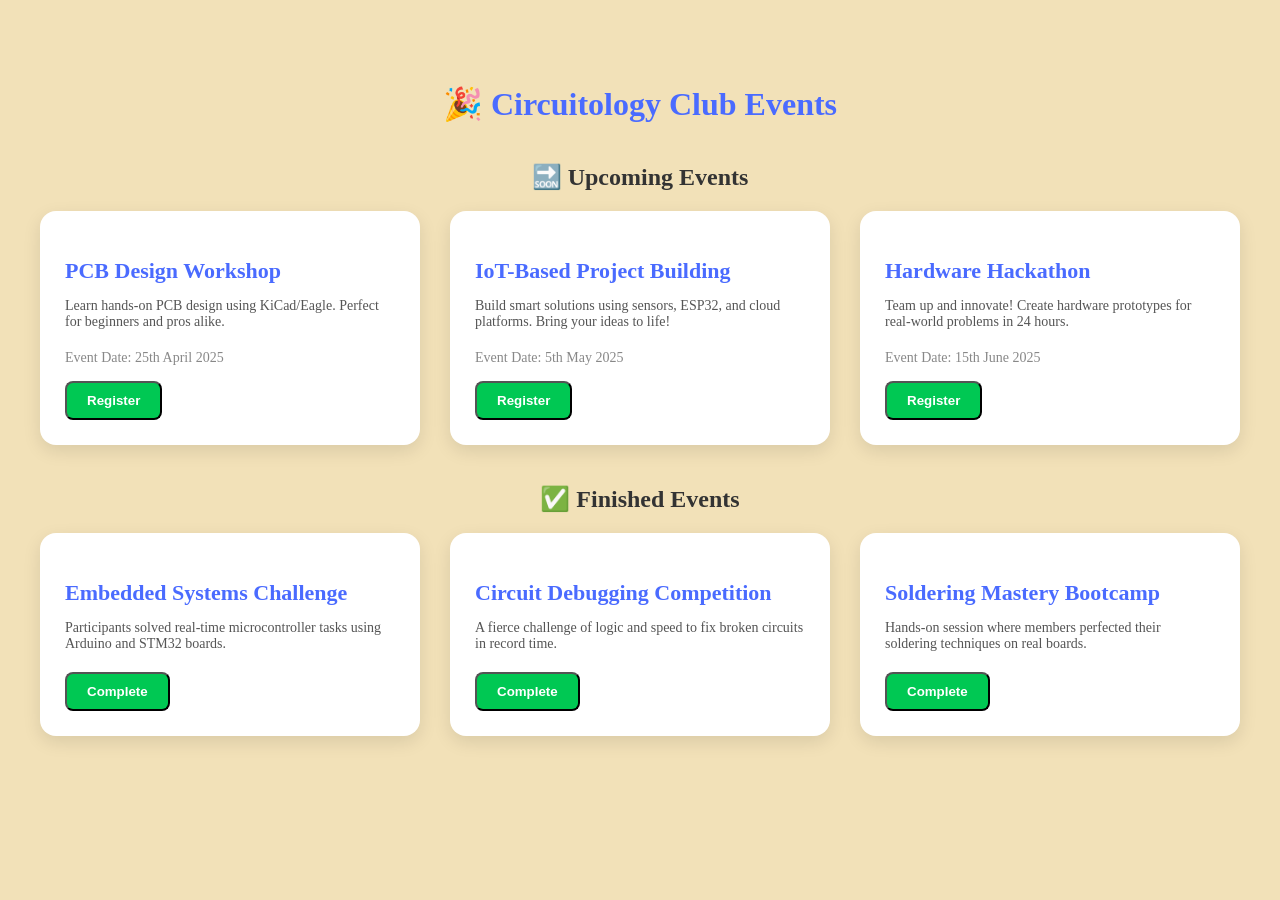
==== event.html @ 0c04b991 "Add files via upload" ====
<!DOCTYPE html>
<html lang="en">
<head>
  <meta charset="UTF-8" />
  <meta name="viewport" content="width=device-width, initial-scale=1.0"/>
  <title>Events – Circuitology Club</title>
  <link href="https://fonts.googleapis.com/css2?family=Poppins:wght@300;600&display=swap" rel="stylesheet"/>
  <style>
    :root {
      --primary-color: #4a6bff;
      --accent-color: #00c853;
      --bg-color: #f3f4f6;
      --card-bg: #ffffff;
      --text-color: #555;
      --border-radius: 16px;
      --shadow: 0 6px 18px rgba(0, 0, 0, 0.1);
    }

    body {
      /* background-image: url('https://images.pexels.com/photos/785418/pexels-photo-785418.jpeg?auto=compress&cs=tinysrgb&w=1200'); */
      background-size: cover;
      background-position: center;
      background-repeat: no-repeat;
      background-attachment: fixed;
      background-color: rgba(241, 222, 177, 0.905);
    }

    .section {
      padding: 50px 20px;
      max-width: 1200px;
      margin: 0 auto;
    }

    .section h2 {
      font-size: 32px;
      color: var(--primary-color);
      text-align: center;
      margin-bottom: 20px;
    }

    .cards-container {
      display: grid;
      grid-template-columns: repeat(auto-fit, minmax(280px, 1fr));
      gap: 30px;
    }

    .card {
      background-color: var(--card-bg);
      border-radius: var(--border-radius);
      box-shadow: var(--shadow);
      padding: 25px;
      transition: transform 0.3s ease;
    }

    .card:hover {
      transform: translateY(-10px);
    }

    .card h3 {
      color: var(--primary-color);
      margin-bottom: 10px;
      font-size: 22px;
    }

    .card p {
      font-size: 14px;
      color: var(--text-color);
      margin-bottom: 20px;
    }

    .event-date {
      font-size: 14px;
      color: #888;
      margin-bottom: 15px;
    }

    .btn {
      display: inline-block;
      padding: 10px 20px;
      background-color: var(--accent-color);
      color: white;
      border-radius: 8px;
      text-decoration: none;
      font-weight: bold;
      transition: background-color 0.3s ease;
      cursor: pointer;
    }

    .btn:hover {
      background-color: #00a94d;
    }

    .divider {
      margin: 40px 0 20px;
      font-size: 24px;
      font-weight: 600;
      color: #333;
      text-align: center;
    }

    /* Modal Styles */
    .modal {
      display: none;
      position: fixed;
      z-index: 2;
      left: 0;
      top: 0;
      width: 100%;
      height: 100%;
      overflow: auto;
      background-color: rgba(0, 0, 0, 0.4);
      padding-top: 60px;
    }

    .modal-content {
      background-color: #fefefe;
      margin: auto;
      padding: 20px;
      border: 1px solid #888;
      width: 80%;
      max-width: 500px;
      border-radius: 10px;
      position: relative;
    }

    .close {
      color: #aaa;
      float: right;
      font-size: 28px;
      font-weight: bold;
    }

    .close:hover,
    .close:focus {
      color: black;
      text-decoration: none;
      cursor: pointer;
    }

    input[type="text"], input[type="email"], input[type="tel"], select {
      width: 100%;
      padding: 6px;
      margin: 6px 0;
      border: 1px solid #ccc;
      border-radius: 5px;
      font-size: 14px;
    }

    input[type="submit"] {
      background-color: var(--accent-color);
      color: white;
      padding: 10px 20px;
      border: none;
      border-radius: 5px;
      cursor: pointer;
    }

    input[type="submit"]:hover {
      background-color: #00a94d;
    }

    .ranking {
      margin-top: 15px;
    }

    .ranking p {
      margin: 5px 0;
      font-weight: 500;
    }
  </style>
</head>
<body>
  <section class="section">
    <h2>🎉 Circuitology Club Events</h2>

    <div class="divider">🔜 Upcoming Events</div>
    <div class="cards-container">
      <div class="card">
        <h3>PCB Design Workshop</h3>
        <p>Learn hands-on PCB design using KiCad/Eagle. Perfect for beginners and pros alike.</p>
        <div class="event-date">Event Date: 25th April 2025</div>
        <button class="btn" onclick="openModal('registerModal1')">Register</button>
      </div>

      <div class="card">
        <h3>IoT-Based Project Building</h3>
        <p>Build smart solutions using sensors, ESP32, and cloud platforms. Bring your ideas to life!</p>
        <div class="event-date">Event Date: 5th May 2025</div>
        <button class="btn" onclick="openModal('registerModal2')">Register</button>
      </div>

      <div class="card">
        <h3>Hardware Hackathon</h3>
        <p>Team up and innovate! Create hardware prototypes for real-world problems in 24 hours.</p>
        <div class="event-date">Event Date: 15th June 2025</div>
        <button class="btn" onclick="openModal('registerModal3')">Register</button>
      </div>
    </div>

    <div class="divider">✅ Finished Events</div>
    <div class="cards-container">
      <div class="card">
        <h3>Embedded Systems Challenge</h3>
        <p>Participants solved real-time microcontroller tasks using Arduino and STM32 boards.</p>
        <button class="btn" onclick="showSummary('Embedded Systems Challenge', ['Alice Sharma', 'Raj Patel', 'Megha Rao'])">Complete</button>
      </div>

      <div class="card">
        <h3>Circuit Debugging Competition</h3>
        <p>A fierce challenge of logic and speed to fix broken circuits in record time.</p>
        <button class="btn" onclick="showSummary('Circuit Debugging Competition', ['Neha Jain', 'Aman Verma', 'Riya Shah'])">Complete</button>
      </div>

      <div class="card">
        <h3>Soldering Mastery Bootcamp</h3>
        <p>Hands-on session where members perfected their soldering techniques on real boards.</p>
        <button class="btn" onclick="showSummary('Soldering Mastery Bootcamp', ['Kunal Das', 'Simran Kaur', 'Dev Mehta'])">Complete</button>
      </div>
    </div>
  </section>

  <!-- Modals for registration -->
  <div id="registerModal1" class="modal">
    <div class="modal-content">
      <span class="close" onclick="closeModal('registerModal1')">&times;</span>
      <h3>Register for PCB Design Workshop</h3>
      <form>
        <input type="text" placeholder="Name" required />
        <input type="text" placeholder="Enrollment Number" required />
        <input type="email" placeholder="Email Address" required />
        <input type="tel" placeholder="Phone Number" required />
        <input type="text" placeholder="GR Number" required />
        <input type="text" placeholder="Semester" required />
        <select required>
          <option value="IC">Information & Communication Engineering</option>
          <option value="CSE">Computer Science Engineering</option>
          <option value="ECE">Electronics and Communication Engineering</option>
          <option value="ME">Mechanical Engineering</option>
          <option value="CE">Civil Engineering</option>
        </select>
        <input type="submit" value="Submit" />
      </form>
    </div>
  </div>

  <div id="registerModal2" class="modal">
    <div class="modal-content">
      <span class="close" onclick="closeModal('registerModal2')">&times;</span>
      <h3>Register for IoT-Based Project Building</h3>
      <form>
        <input type="text" placeholder="Name" required />
        <input type="text" placeholder="Enrollment Number" required />
        <input type="email" placeholder="Email Address" required />
        <input type="tel" placeholder="Phone Number" required />
        <input type="text" placeholder="GR Number" required />
        <input type="text" placeholder="Semester" required />
        <select required>
          <option value="IC">Information & Communication Engineering</option>
          <option value="CSE">Computer Science Engineering</option>
          <option value="ECE">Electronics and Communication Engineering</option>
          <option value="ME">Mechanical Engineering</option>
          <option value="CE">Civil Engineering</option>
        </select>
        <input type="submit" value="Submit" />
      </form>
    </div>
  </div>

  <div id="registerModal3" class="modal">
    <div class="modal-content">
      <span class="close" onclick="closeModal('registerModal3')">&times;</span>
      <h3>Register for Hardware Hackathon</h3>
      <form>
        <input type="text" placeholder="Name" required />
        <input type="text" placeholder="Enrollment Number" required />
        <input type="email" placeholder="Email Address" required />
        <input type="tel" placeholder="Phone Number" required />
        <input type="text" placeholder="GR Number" required />
        <input type="text" placeholder="Semester" required />
        <select required>
          <option value="IC">Information & Communication Engineering</option>
          <option value="CSE">Computer Science Engineering</option>
          <option value="ECE">Electronics and Communication Engineering</option>
          <option value="ME">Mechanical Engineering</option>
          <option value="CE">Civil Engineering</option>
        </select>
        <input type="submit" value="Submit" />
      </form>
    </div>
  </div>

  <!-- Summary Modal -->
  <div id="summaryModal" class="modal">
    <div class="modal-content">
      <span class="close" onclick="closeModal('summaryModal')">&times;</span>
      <h3 id="summaryTitle"></h3>
      <div class="ranking">
        <p><strong>1st Place:</strong> <span id="rank1"></span></p>
        <p><strong>2nd Place:</strong> <span id="rank2"></span></p>
        <p><strong>3rd Place:</strong> <span id="rank3"></span></p>
      </div>
    </div>
  </div>

  <script>
    function openModal(modalId) {
      document.getElementById(modalId).style.display = "block";
    }

    function closeModal(modalId) {
      document.getElementById(modalId).style.display = "none";
    }

    function showSummary(eventName, winners) {
      document.getElementById("summaryTitle").innerText = eventName + " Summary";
      document.getElementById("rank1").innerText = winners[0];
      document.getElementById("rank2").innerText = winners[1];
      document.getElementById("rank3").innerText = winners[2];
      openModal("summaryModal");
    }
  </script>
</body>
</html>
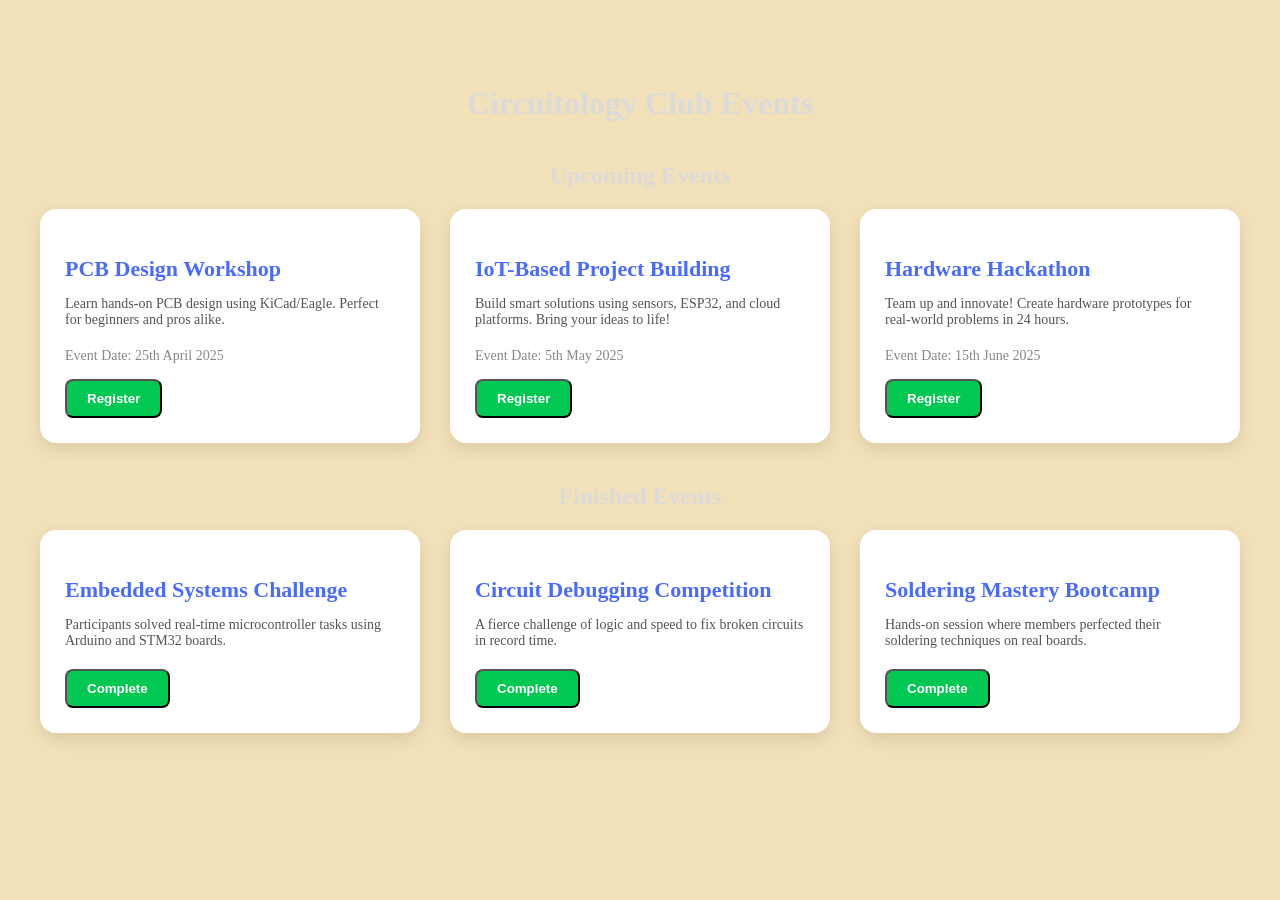
==== commit 7e15b5d0: "Update event.html" ====
--- a/event.html
+++ b/event.html
@@ -17,7 +17,7 @@
     }
 
     body {
-      /* background-image: url('https://images.pexels.com/photos/785418/pexels-photo-785418.jpeg?auto=compress&cs=tinysrgb&w=1200'); */
+      background-image: url('1.webp');
       background-size: cover;
       background-position: center;
       background-repeat: no-repeat;
@@ -36,6 +36,7 @@
       color: var(--primary-color);
       text-align: center;
       margin-bottom: 20px;
+      color: #dbdada;
     }
 
     .cards-container {
@@ -87,14 +88,14 @@
     }
 
     .btn:hover {
-      background-color: #00a94d;
+      background-color: #000000;
     }
 
     .divider {
       margin: 40px 0 20px;
       font-size: 24px;
       font-weight: 600;
-      color: #333;
+      color: #dbdada;
       text-align: center;
     }
 
@@ -156,7 +157,7 @@
     }
 
     input[type="submit"]:hover {
-      background-color: #00a94d;
+      background-color: #729f86;
     }
 
     .ranking {
@@ -171,33 +172,34 @@
 </head>
 <body>
   <section class="section">
-    <h2>🎉 Circuitology Club Events</h2>
-
-    <div class="divider">🔜 Upcoming Events</div>
+    
+    <h2> Circuitology Club Events</h2>
+    
+    <div class="divider">Upcoming Events</div>
     <div class="cards-container">
       <div class="card">
         <h3>PCB Design Workshop</h3>
         <p>Learn hands-on PCB design using KiCad/Eagle. Perfect for beginners and pros alike.</p>
         <div class="event-date">Event Date: 25th April 2025</div>
-        <button class="btn" onclick="openModal('registerModal1')">Register</button>
+        <button class="btn" onclick="checkLoginAndRegister('registerModal1')">Register</button>
       </div>
 
       <div class="card">
         <h3>IoT-Based Project Building</h3>
         <p>Build smart solutions using sensors, ESP32, and cloud platforms. Bring your ideas to life!</p>
         <div class="event-date">Event Date: 5th May 2025</div>
-        <button class="btn" onclick="openModal('registerModal2')">Register</button>
+        <button class="btn" onclick="checkLoginAndRegister('registerModal2')">Register</button>
       </div>
 
       <div class="card">
         <h3>Hardware Hackathon</h3>
         <p>Team up and innovate! Create hardware prototypes for real-world problems in 24 hours.</p>
         <div class="event-date">Event Date: 15th June 2025</div>
-        <button class="btn" onclick="openModal('registerModal3')">Register</button>
-      </div>
-    </div>
-
-    <div class="divider">✅ Finished Events</div>
+        <button class="btn" onclick="checkLoginAndRegister('registerModal3')">Register</button>
+      </div>
+    </div>
+
+    <div class="divider">Finished Events</div>
     <div class="cards-container">
       <div class="card">
         <h3>Embedded Systems Challenge</h3>
@@ -318,6 +320,23 @@
       document.getElementById("rank3").innerText = winners[2];
       openModal("summaryModal");
     }
-  </script>
+  
+  function checkLoginAndRegister(modalId) {
+    const isLoggedIn = localStorage.getItem("loggedIn") === "true";
+    if (!isLoggedIn) {
+      alert("You need to be logged in to register for an event.");
+      window.location.href = "login.html";
+    } else {
+      openModal(modalId);
+    }
+  }
+
+  function logout() {
+    localStorage.removeItem("loggedIn");
+    alert("You have been logged out.");
+    location.reload();
+  }
+</script>
+
 </body>
 </html>
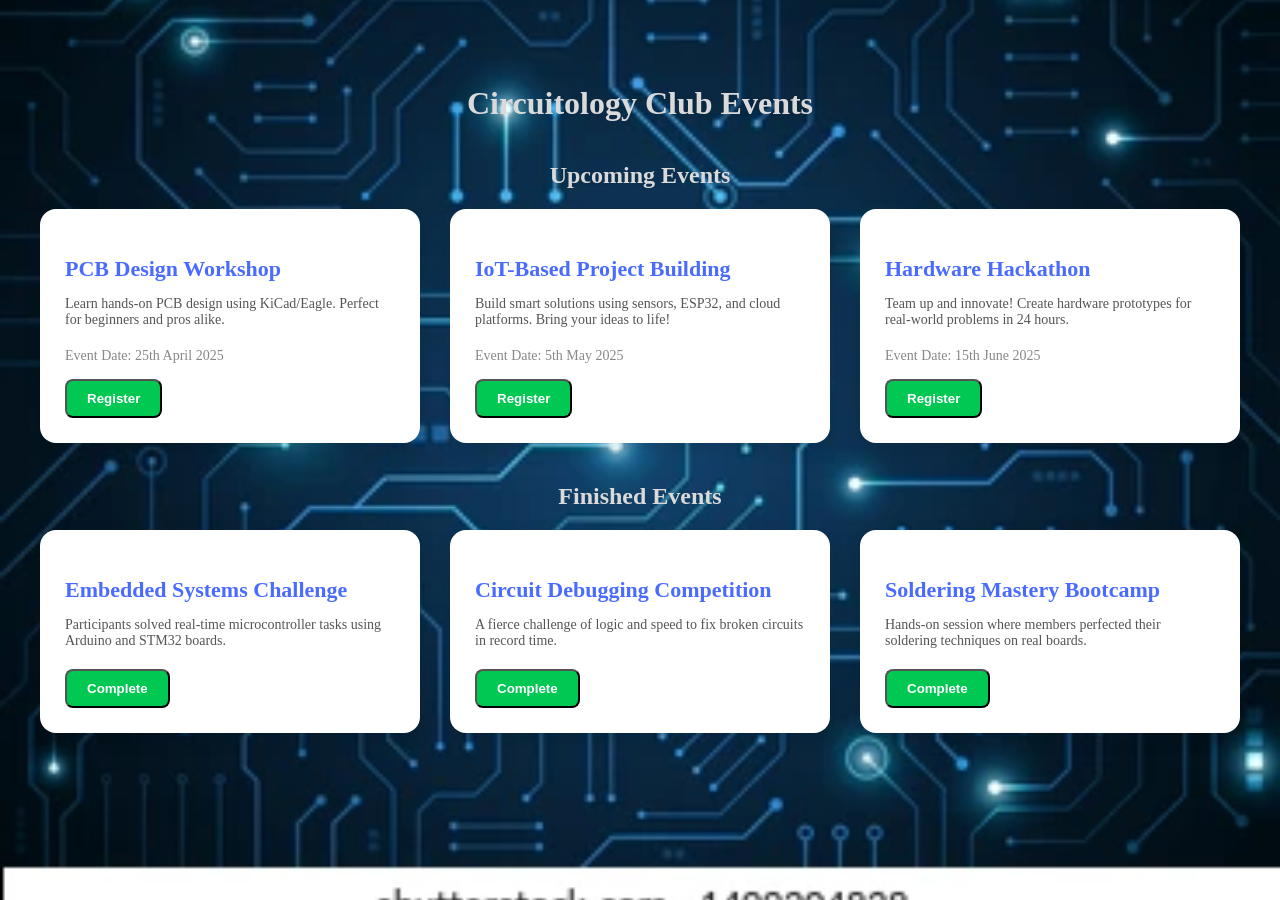
==== commit dd0e7df6: "Update event.html" ====
--- a/event.html
+++ b/event.html
@@ -16,6 +16,7 @@
       --shadow: 0 6px 18px rgba(0, 0, 0, 0.1);
     }
 
+    
     body {
       background-image: url('1.webp');
       background-size: cover;
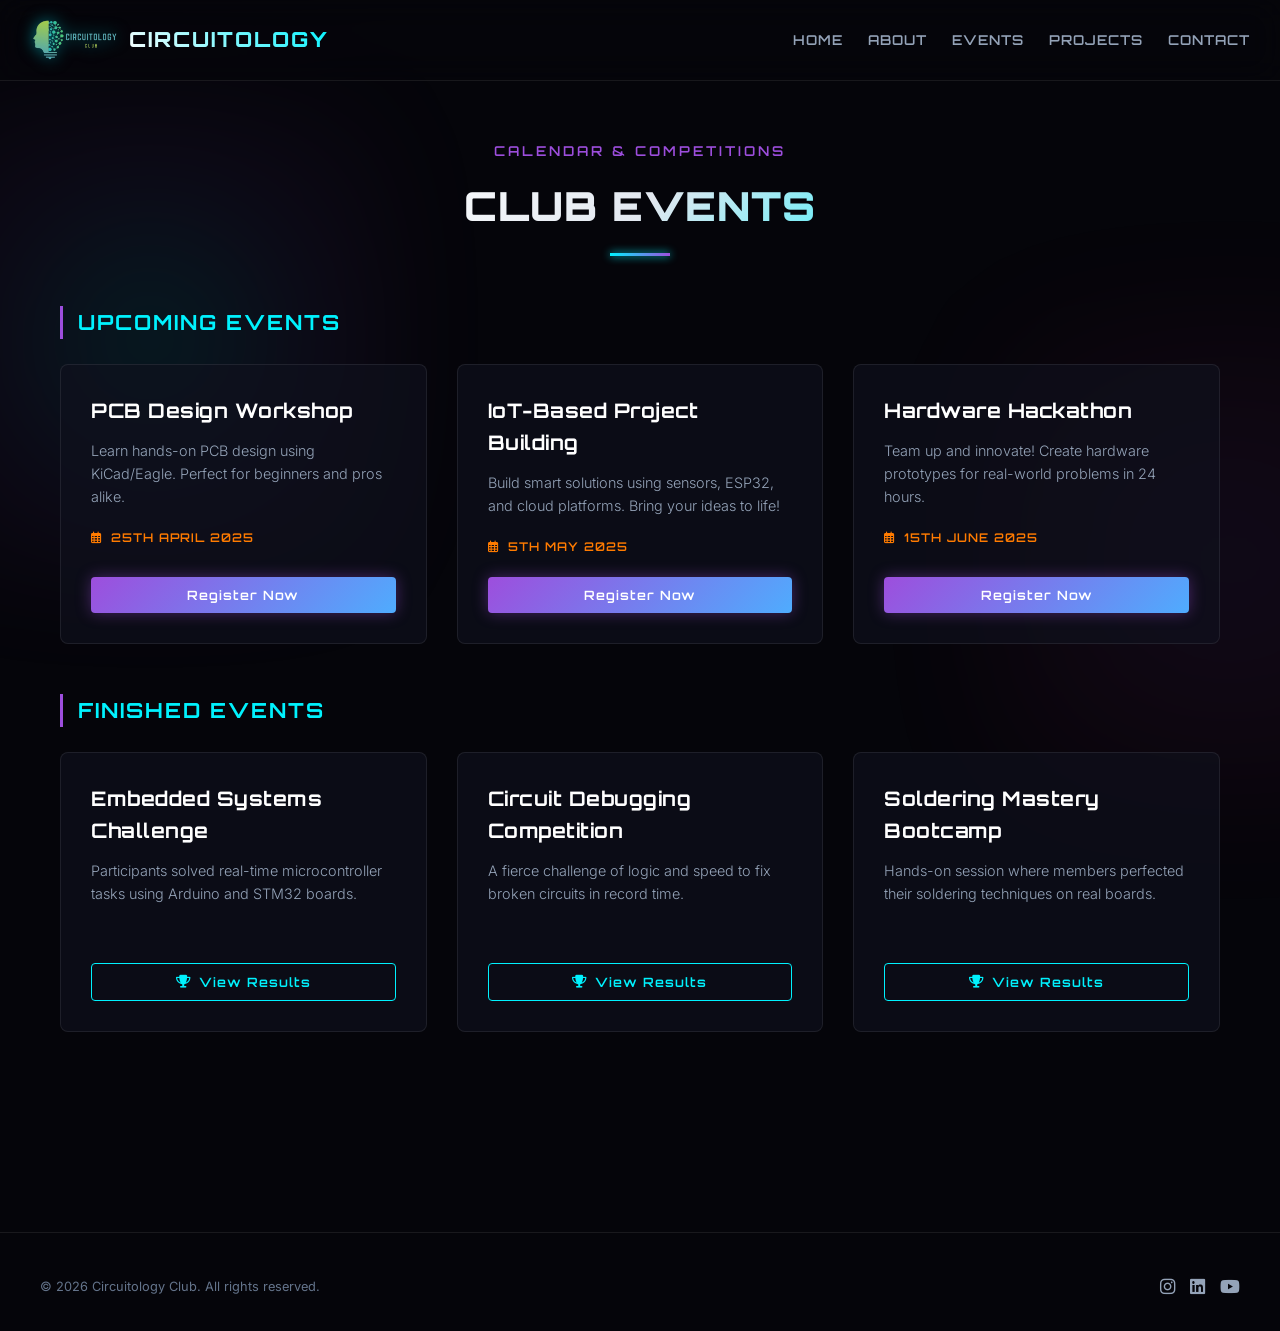
==== commit c583e4d1: "chnages ui" ====
--- a/event.html
+++ b/event.html
@@ -1,343 +1,883 @@
 <!DOCTYPE html>
 <html lang="en">
 <head>
-  <meta charset="UTF-8" />
-  <meta name="viewport" content="width=device-width, initial-scale=1.0"/>
-  <title>Events – Circuitology Club</title>
-  <link href="https://fonts.googleapis.com/css2?family=Poppins:wght@300;600&display=swap" rel="stylesheet"/>
-  <style>
-    :root {
-      --primary-color: #4a6bff;
-      --accent-color: #00c853;
-      --bg-color: #f3f4f6;
-      --card-bg: #ffffff;
-      --text-color: #555;
-      --border-radius: 16px;
-      --shadow: 0 6px 18px rgba(0, 0, 0, 0.1);
-    }
-
+    <meta charset="UTF-8">
+    <meta name="viewport" content="width=device-width, initial-scale=1.0">
+    <title>Club Events | Circuitology</title>
+    <!-- Favicon -->
+    <link rel="icon" href="https://img.icons8.com/color/48/000000/electronics.png" type="image/png">
     
-    body {
-      background-image: url('1.webp');
-      background-size: cover;
-      background-position: center;
-      background-repeat: no-repeat;
-      background-attachment: fixed;
-      background-color: rgba(241, 222, 177, 0.905);
-    }
-
-    .section {
-      padding: 50px 20px;
-      max-width: 1200px;
-      margin: 0 auto;
-    }
-
-    .section h2 {
-      font-size: 32px;
-      color: var(--primary-color);
-      text-align: center;
-      margin-bottom: 20px;
-      color: #dbdada;
-    }
-
-    .cards-container {
-      display: grid;
-      grid-template-columns: repeat(auto-fit, minmax(280px, 1fr));
-      gap: 30px;
-    }
-
-    .card {
-      background-color: var(--card-bg);
-      border-radius: var(--border-radius);
-      box-shadow: var(--shadow);
-      padding: 25px;
-      transition: transform 0.3s ease;
-    }
-
-    .card:hover {
-      transform: translateY(-10px);
-    }
-
-    .card h3 {
-      color: var(--primary-color);
-      margin-bottom: 10px;
-      font-size: 22px;
-    }
-
-    .card p {
-      font-size: 14px;
-      color: var(--text-color);
-      margin-bottom: 20px;
-    }
-
-    .event-date {
-      font-size: 14px;
-      color: #888;
-      margin-bottom: 15px;
-    }
-
-    .btn {
-      display: inline-block;
-      padding: 10px 20px;
-      background-color: var(--accent-color);
-      color: white;
-      border-radius: 8px;
-      text-decoration: none;
-      font-weight: bold;
-      transition: background-color 0.3s ease;
-      cursor: pointer;
-    }
-
-    .btn:hover {
-      background-color: #000000;
-    }
-
-    .divider {
-      margin: 40px 0 20px;
-      font-size: 24px;
-      font-weight: 600;
-      color: #dbdada;
-      text-align: center;
-    }
-
-    /* Modal Styles */
-    .modal {
-      display: none;
-      position: fixed;
-      z-index: 2;
-      left: 0;
-      top: 0;
-      width: 100%;
-      height: 100%;
-      overflow: auto;
-      background-color: rgba(0, 0, 0, 0.4);
-      padding-top: 60px;
-    }
-
-    .modal-content {
-      background-color: #fefefe;
-      margin: auto;
-      padding: 20px;
-      border: 1px solid #888;
-      width: 80%;
-      max-width: 500px;
-      border-radius: 10px;
-      position: relative;
-    }
-
-    .close {
-      color: #aaa;
-      float: right;
-      font-size: 28px;
-      font-weight: bold;
-    }
-
-    .close:hover,
-    .close:focus {
-      color: black;
-      text-decoration: none;
-      cursor: pointer;
-    }
-
-    input[type="text"], input[type="email"], input[type="tel"], select {
-      width: 100%;
-      padding: 6px;
-      margin: 6px 0;
-      border: 1px solid #ccc;
-      border-radius: 5px;
-      font-size: 14px;
-    }
-
-    input[type="submit"] {
-      background-color: var(--accent-color);
-      color: white;
-      padding: 10px 20px;
-      border: none;
-      border-radius: 5px;
-      cursor: pointer;
-    }
-
-    input[type="submit"]:hover {
-      background-color: #729f86;
-    }
-
-    .ranking {
-      margin-top: 15px;
-    }
-
-    .ranking p {
-      margin: 5px 0;
-      font-weight: 500;
-    }
-  </style>
+    <!-- Google Fonts -->
+    <link rel="preconnect" href="https://fonts.googleapis.com">
+    <link rel="preconnect" href="https://fonts.gstatic.com" crossorigin>
+    <link href="https://fonts.googleapis.com/css2?family=Inter:wght@300;400;500;600;700&family=Orbitron:wght@400;600;800;900&display=swap" rel="stylesheet">
+    
+    <!-- Font Awesome -->
+    <link rel="stylesheet" href="https://cdnjs.cloudflare.com/ajax/libs/font-awesome/6.4.0/css/all.min.css">
+    
+    <style>
+        /* CSS Custom Properties / Design Tokens */
+        :root {
+            --bg-darker: #05050a;
+            --bg-dark: #0a0b10;
+            --bg-card: rgba(16, 18, 30, 0.65);
+            --bg-card-hover: rgba(22, 25, 45, 0.85);
+            --border-color: rgba(255, 255, 255, 0.08);
+            --border-color-glow: rgba(0, 242, 254, 0.3);
+            
+            --neon-cyan: #00f2fe;
+            --neon-blue: #4facfe;
+            --neon-purple: #9d4edd;
+            --neon-pink: #f72585;
+            --neon-amber: #ff7b00;
+            
+            --text-main: #e2e8f0;
+            --text-muted: #94a3b8;
+            --text-glow: #ffffff;
+            
+            --font-display: 'Orbitron', sans-serif;
+            --font-body: 'Inter', sans-serif;
+            
+            --transition-speed: 0.3s;
+            --ease-custom: cubic-bezier(0.25, 0.8, 0.25, 1);
+        }
+
+        /* Reset & Base Styles */
+        * {
+            margin: 0;
+            padding: 0;
+            box-sizing: border-box;
+            scroll-behavior: smooth;
+        }
+
+        body {
+            background-color: var(--bg-darker);
+            color: var(--text-main);
+            font-family: var(--font-body);
+            overflow-x: hidden;
+            line-height: 1.6;
+            padding-top: 100px;
+        }
+
+        /* Ambient Glow Highlights */
+        .ambient-glow {
+            position: absolute;
+            width: 500px;
+            height: 500px;
+            background: radial-gradient(circle, rgba(0, 242, 254, 0.1) 0%, rgba(157, 78, 221, 0.06) 50%, transparent 100%);
+            top: 10%;
+            left: -100px;
+            pointer-events: none;
+            z-index: 0;
+            filter: blur(50px);
+        }
+
+        .ambient-glow-2 {
+            position: absolute;
+            width: 500px;
+            height: 500px;
+            background: radial-gradient(circle, rgba(157, 78, 221, 0.08) 0%, rgba(247, 37, 133, 0.04) 60%, transparent 100%);
+            bottom: 10%;
+            right: -200px;
+            pointer-events: none;
+            z-index: 0;
+            filter: blur(60px);
+        }
+
+        /* Navigation Header */
+        header {
+            position: fixed;
+            top: 0;
+            left: 0;
+            width: 100%;
+            z-index: 1000;
+            background: rgba(5, 5, 10, 0.8);
+            backdrop-filter: blur(16px);
+            -webkit-backdrop-filter: blur(16px);
+            border-bottom: 1px solid var(--border-color);
+        }
+
+        .nav-container {
+            max-width: 1300px;
+            margin: 0 auto;
+            display: flex;
+            justify-content: space-between;
+            align-items: center;
+            padding: 15px 30px;
+        }
+
+        .logo-area {
+            display: flex;
+            align-items: center;
+            text-decoration: none;
+            gap: 10px;
+        }
+
+        .logo-area img {
+            height: 50px;
+            width: auto;
+            filter: drop-shadow(0 0 8px rgba(0, 242, 254, 0.5));
+        }
+
+        .logo-text {
+            font-family: var(--font-display);
+            font-weight: 800;
+            font-size: 1.3rem;
+            letter-spacing: 2px;
+            background: linear-gradient(45deg, #fff, var(--neon-cyan));
+            -webkit-background-clip: text;
+            -webkit-text-fill-color: transparent;
+            text-transform: uppercase;
+        }
+
+        .nav-menu {
+            display: flex;
+            align-items: center;
+            list-style: none;
+            gap: 25px;
+        }
+
+        .nav-item a {
+            text-decoration: none;
+            color: var(--text-muted);
+            font-family: var(--font-display);
+            font-size: 0.85rem;
+            font-weight: 600;
+            letter-spacing: 1px;
+            transition: color var(--transition-speed) ease;
+            position: relative;
+            padding: 8px 0;
+        }
+
+        .nav-item a::after {
+            content: '';
+            position: absolute;
+            bottom: 0;
+            left: 0;
+            width: 0;
+            height: 2px;
+            background: linear-gradient(90deg, var(--neon-cyan), var(--neon-purple));
+            transition: width 0.3s ease;
+            box-shadow: 0 0 8px var(--neon-cyan);
+        }
+
+        .nav-item a:hover {
+            color: var(--neon-cyan);
+        }
+
+        .nav-item a:hover::after {
+            width: 100%;
+        }
+
+        /* Buttons */
+        .btn {
+            display: inline-flex;
+            align-items: center;
+            justify-content: center;
+            font-family: var(--font-display);
+            font-size: 0.8rem;
+            font-weight: 600;
+            letter-spacing: 1px;
+            text-decoration: none;
+            padding: 10px 22px;
+            border-radius: 4px;
+            transition: all 0.3s var(--ease-custom);
+            cursor: pointer;
+            position: relative;
+            overflow: hidden;
+            border: none;
+        }
+
+        .btn-outline {
+            color: var(--neon-cyan);
+            border: 1px solid var(--neon-cyan);
+            background: transparent;
+            box-shadow: inset 0 0 0 0 rgba(0, 242, 254, 0.2);
+        }
+
+        .btn-outline:hover {
+            color: #000;
+            background: var(--neon-cyan);
+            box-shadow: 0 0 20px var(--neon-cyan);
+            font-weight: 700;
+        }
+
+        .btn-glow {
+            color: #fff;
+            background: linear-gradient(135deg, var(--neon-purple) 0%, var(--neon-blue) 100%);
+            box-shadow: 0 0 15px rgba(157, 78, 221, 0.4);
+        }
+
+        .btn-glow:hover {
+            box-shadow: 0 0 25px rgba(0, 242, 254, 0.8);
+            transform: translateY(-2px);
+        }
+
+        /* Layout */
+        .section-container {
+            max-width: 1200px;
+            margin: 0 auto;
+            padding: 40px 20px 100px;
+            position: relative;
+            z-index: 10;
+        }
+
+        .section-header {
+            max-width: 700px;
+            margin: 0 auto 50px;
+            text-align: center;
+        }
+
+        .section-subtitle {
+            font-family: var(--font-display);
+            font-size: 0.85rem;
+            font-weight: 600;
+            color: var(--neon-purple);
+            text-transform: uppercase;
+            letter-spacing: 3px;
+            display: block;
+            margin-bottom: 12px;
+        }
+
+        .section-title {
+            font-family: var(--font-display);
+            font-size: 2.5rem;
+            font-weight: 900;
+            text-transform: uppercase;
+            color: var(--text-glow);
+            letter-spacing: 1px;
+            margin-bottom: 15px;
+            background: linear-gradient(135deg, #ffffff 10%, #e2e8f0 50%, var(--neon-cyan) 100%);
+            -webkit-background-clip: text;
+            -webkit-text-fill-color: transparent;
+        }
+
+        .section-title::after {
+            content: '';
+            display: block;
+            width: 60px;
+            height: 3px;
+            background: linear-gradient(90deg, var(--neon-cyan), var(--neon-purple));
+            margin: 15px auto 0;
+            box-shadow: 0 0 8px var(--neon-cyan);
+        }
+
+        .divider-title {
+            font-family: var(--font-display);
+            font-size: 1.3rem;
+            font-weight: 700;
+            color: var(--neon-cyan);
+            text-transform: uppercase;
+            letter-spacing: 2px;
+            margin: 50px 0 25px;
+            border-left: 3px solid var(--neon-purple);
+            padding-left: 15px;
+        }
+
+        .grid-3 {
+            display: grid;
+            grid-template-columns: repeat(3, 1fr);
+            gap: 30px;
+        }
+
+        /* Glassmorphic Cyber Cards */
+        .cyber-card {
+            background: var(--bg-card);
+            border: 1px solid var(--border-color);
+            border-radius: 8px;
+            padding: 30px;
+            display: flex;
+            flex-direction: column;
+            justify-content: space-between;
+            position: relative;
+            overflow: hidden;
+            transition: all 0.4s var(--ease-custom);
+            min-height: 280px;
+        }
+
+        .cyber-card::before {
+            content: '';
+            position: absolute;
+            top: 0;
+            left: 0;
+            width: 100%;
+            height: 100%;
+            background: linear-gradient(135deg, rgba(0, 242, 254, 0.04), transparent 50%);
+            opacity: 0;
+            transition: opacity 0.4s ease;
+            pointer-events: none;
+        }
+
+        .cyber-card:hover {
+            transform: translateY(-8px);
+            background: var(--bg-card-hover);
+            border-color: var(--border-color-glow);
+            box-shadow: 0 12px 35px rgba(0, 0, 0, 0.6), 0 0 20px rgba(0, 242, 254, 0.15);
+        }
+
+        .cyber-card:hover::before {
+            opacity: 1;
+        }
+
+        .card-details h3 {
+            font-family: var(--font-display);
+            font-size: 1.25rem;
+            font-weight: 700;
+            color: var(--text-glow);
+            margin-bottom: 12px;
+            letter-spacing: 0.5px;
+        }
+
+        .card-details p {
+            color: var(--text-muted);
+            font-size: 0.9rem;
+            font-weight: 300;
+            line-height: 1.6;
+            margin-bottom: 20px;
+        }
+
+        .event-date {
+            font-family: var(--font-display);
+            font-size: 0.75rem;
+            font-weight: 600;
+            color: var(--neon-amber);
+            text-transform: uppercase;
+            letter-spacing: 1px;
+            margin-bottom: 20px;
+            display: flex;
+            align-items: center;
+            gap: 8px;
+        }
+
+        /* Modals Cyber Design */
+        .modal {
+            display: none;
+            position: fixed;
+            z-index: 10000;
+            top: 0;
+            left: 0;
+            width: 100%;
+            height: 100%;
+            background: rgba(5, 5, 10, 0.8);
+            backdrop-filter: blur(8px);
+            align-items: center;
+            justify-content: center;
+            padding: 20px;
+        }
+
+        .modal-wrapper {
+            background: #0b0c16;
+            border: 1px solid rgba(0, 242, 254, 0.3);
+            box-shadow: 0 15px 45px rgba(0,0,0,0.8), 0 0 30px rgba(0, 242, 254, 0.15);
+            width: 100%;
+            max-width: 480px;
+            border-radius: 8px;
+            padding: 40px 30px;
+            position: relative;
+            transform: scale(0.95);
+            opacity: 0;
+            transition: all 0.3s var(--ease-custom);
+        }
+
+        .modal.active {
+            display: flex;
+        }
+
+        .modal.active .modal-wrapper {
+            transform: scale(1);
+            opacity: 1;
+        }
+
+        .modal-close {
+            position: absolute;
+            top: 20px;
+            right: 20px;
+            color: var(--text-muted);
+            font-size: 1.3rem;
+            cursor: pointer;
+            transition: color 0.3s ease;
+        }
+
+        .modal-close:hover {
+            color: var(--neon-pink);
+        }
+
+        .modal-title {
+            font-family: var(--font-display);
+            font-size: 1.3rem;
+            font-weight: 700;
+            color: #fff;
+            margin-bottom: 25px;
+            text-transform: uppercase;
+            border-left: 3px solid var(--neon-cyan);
+            padding-left: 12px;
+        }
+
+        .form-group {
+            margin-bottom: 18px;
+        }
+
+        .form-label {
+            display: block;
+            font-family: var(--font-display);
+            font-size: 0.75rem;
+            font-weight: 600;
+            color: var(--neon-cyan);
+            text-transform: uppercase;
+            letter-spacing: 1px;
+            margin-bottom: 8px;
+        }
+
+        .form-input {
+            width: 100%;
+            background: rgba(255, 255, 255, 0.03);
+            border: 1px solid rgba(255, 255, 255, 0.08);
+            border-radius: 4px;
+            padding: 10px 14px;
+            color: #fff;
+            font-family: var(--font-body);
+            font-size: 0.9rem;
+            transition: all 0.3s ease;
+        }
+
+        .form-input:focus {
+            outline: none;
+            border-color: var(--neon-cyan);
+            background: rgba(0, 242, 254, 0.02);
+            box-shadow: 0 0 12px rgba(0, 242, 254, 0.15);
+        }
+
+        select.form-input option {
+            background-color: #0b0c16;
+            color: #fff;
+        }
+
+        .ranking-box {
+            background: rgba(255,255,255,0.02);
+            border: 1px solid var(--border-color);
+            border-radius: 6px;
+            padding: 20px;
+            margin-top: 15px;
+        }
+
+        .rank-item {
+            display: flex;
+            justify-content: space-between;
+            align-items: center;
+            padding: 8px 0;
+            border-bottom: 1px solid rgba(255,255,255,0.05);
+        }
+
+        .rank-item:last-child {
+            border-bottom: none;
+        }
+
+        .rank-item strong {
+            font-family: var(--font-display);
+            font-size: 0.85rem;
+            color: var(--neon-cyan);
+        }
+
+        .rank-item span {
+            color: #fff;
+            font-weight: 500;
+        }
+
+        /* Footer */
+        footer {
+            background: var(--bg-darker);
+            border-top: 1px solid var(--border-color);
+            padding: 40px 20px 30px;
+            margin-top: 100px;
+        }
+
+        .footer-bottom {
+            max-width: 1200px;
+            margin: 0 auto;
+            display: flex;
+            justify-content: space-between;
+            align-items: center;
+            color: #64748b;
+            font-size: 0.8rem;
+            flex-wrap: wrap;
+            gap: 15px;
+        }
+
+        .footer-socials {
+            display: flex;
+            gap: 15px;
+        }
+
+        .social-link {
+            color: var(--text-muted);
+            font-size: 1.1rem;
+            text-decoration: none;
+            transition: color 0.3s ease;
+        }
+
+        .social-link:hover {
+            color: var(--neon-cyan);
+        }
+
+        /* Hamburger Menu Trigger */
+        .menu-toggle {
+            display: none;
+            background: transparent;
+            border: none;
+            color: #fff;
+            font-size: 1.5rem;
+            cursor: pointer;
+        }
+
+        /* Responsive Design Rules */
+        @media (max-width: 991px) {
+            .grid-3 {
+                grid-template-columns: repeat(2, 1fr);
+            }
+        }
+
+        @media (max-width: 768px) {
+            .menu-toggle {
+                display: block;
+            }
+
+            .nav-menu {
+                position: fixed;
+                top: 80px;
+                right: -100%;
+                width: 260px;
+                height: calc(100vh - 80px);
+                background: #07080d;
+                border-left: 1px solid var(--border-color);
+                flex-direction: column;
+                padding: 40px 30px;
+                align-items: flex-start;
+                transition: right 0.4s var(--ease-custom);
+                z-index: 999;
+                gap: 25px;
+            }
+
+            .nav-menu.active {
+                right: 0;
+            }
+
+            .grid-3 {
+                grid-template-columns: 1fr;
+            }
+        }
+    </style>
 </head>
 <body>
-  <section class="section">
-    
-    <h2> Circuitology Club Events</h2>
-    
-    <div class="divider">Upcoming Events</div>
-    <div class="cards-container">
-      <div class="card">
-        <h3>PCB Design Workshop</h3>
-        <p>Learn hands-on PCB design using KiCad/Eagle. Perfect for beginners and pros alike.</p>
-        <div class="event-date">Event Date: 25th April 2025</div>
-        <button class="btn" onclick="checkLoginAndRegister('registerModal1')">Register</button>
-      </div>
-
-      <div class="card">
-        <h3>IoT-Based Project Building</h3>
-        <p>Build smart solutions using sensors, ESP32, and cloud platforms. Bring your ideas to life!</p>
-        <div class="event-date">Event Date: 5th May 2025</div>
-        <button class="btn" onclick="checkLoginAndRegister('registerModal2')">Register</button>
-      </div>
-
-      <div class="card">
-        <h3>Hardware Hackathon</h3>
-        <p>Team up and innovate! Create hardware prototypes for real-world problems in 24 hours.</p>
-        <div class="event-date">Event Date: 15th June 2025</div>
-        <button class="btn" onclick="checkLoginAndRegister('registerModal3')">Register</button>
-      </div>
+    <div class="ambient-glow"></div>
+    <div class="ambient-glow-2"></div>
+
+    <!-- Navigation Header -->
+    <header id="mainHeader">
+        <div class="nav-container">
+            <a href="index.html#home" class="logo-area">
+                <img src="logo.png" alt="Circuitology Club Logo">
+                <span class="logo-text">Circuitology</span>
+            </a>
+            
+            <button class="menu-toggle" id="menuToggle">
+                <i class="fas fa-bars"></i>
+            </button>
+
+            <ul class="nav-menu" id="navMenu">
+                <li class="nav-item"><a href="index.html#home">HOME</a></li>
+                <li class="nav-item"><a href="index.html#about">ABOUT</a></li>
+                <li class="nav-item"><a href="event.html">EVENTS</a></li>
+                <li class="nav-item"><a href="project8.html">PROJECTS</a></li>
+                <li class="nav-item"><a href="index.html#contact">CONTACT</a></li>
+            </ul>
+        </div>
+    </header>
+
+    <!-- Showcase Container -->
+    <main class="section-container">
+        <div class="section-header">
+            <span class="section-subtitle">Calendar & Competitions</span>
+            <h1 class="section-title">Club Events</h1>
+        </div>
+
+        <div class="divider-title">Upcoming Events</div>
+        <div class="grid-3">
+            <div class="cyber-card">
+                <div class="card-details">
+                    <h3>PCB Design Workshop</h3>
+                    <p>Learn hands-on PCB design using KiCad/Eagle. Perfect for beginners and pros alike.</p>
+                    <div class="event-date"><i class="far fa-calendar-alt"></i> 25th April 2025</div>
+                </div>
+                <button class="btn btn-glow" style="width: 100%;" onclick="checkLoginAndRegister('registerModal1')">Register Now</button>
+            </div>
+
+            <div class="cyber-card">
+                <div class="card-details">
+                    <h3>IoT-Based Project Building</h3>
+                    <p>Build smart solutions using sensors, ESP32, and cloud platforms. Bring your ideas to life!</p>
+                    <div class="event-date"><i class="far fa-calendar-alt"></i> 5th May 2025</div>
+                </div>
+                <button class="btn btn-glow" style="width: 100%;" onclick="checkLoginAndRegister('registerModal2')">Register Now</button>
+            </div>
+
+            <div class="cyber-card">
+                <div class="card-details">
+                    <h3>Hardware Hackathon</h3>
+                    <p>Team up and innovate! Create hardware prototypes for real-world problems in 24 hours.</p>
+                    <div class="event-date"><i class="far fa-calendar-alt"></i> 15th June 2025</div>
+                </div>
+                <button class="btn btn-glow" style="width: 100%;" onclick="checkLoginAndRegister('registerModal3')">Register Now</button>
+            </div>
+        </div>
+
+        <div class="divider-title">Finished Events</div>
+        <div class="grid-3">
+            <div class="cyber-card">
+                <div class="card-details">
+                    <h3>Embedded Systems Challenge</h3>
+                    <p>Participants solved real-time microcontroller tasks using Arduino and STM32 boards.</p>
+                </div>
+                <button class="btn btn-outline" style="width: 100%;" onclick="showSummary('Embedded Systems Challenge', ['Alice Sharma', 'Raj Patel', 'Megha Rao'])"><i class="fas fa-trophy" style="margin-right: 8px;"></i>View Results</button>
+            </div>
+
+            <div class="cyber-card">
+                <div class="card-details">
+                    <h3>Circuit Debugging Competition</h3>
+                    <p>A fierce challenge of logic and speed to fix broken circuits in record time.</p>
+                </div>
+                <button class="btn btn-outline" style="width: 100%;" onclick="showSummary('Circuit Debugging Competition', ['Neha Jain', 'Aman Verma', 'Riya Shah'])"><i class="fas fa-trophy" style="margin-right: 8px;"></i>View Results</button>
+            </div>
+
+            <div class="cyber-card">
+                <div class="card-details">
+                    <h3>Soldering Mastery Bootcamp</h3>
+                    <p>Hands-on session where members perfected their soldering techniques on real boards.</p>
+                </div>
+                <button class="btn btn-outline" style="width: 100%;" onclick="showSummary('Soldering Mastery Bootcamp', ['Kunal Das', 'Simran Kaur', 'Dev Mehta'])"><i class="fas fa-trophy" style="margin-right: 8px;"></i>View Results</button>
+            </div>
+        </div>
+    </main>
+
+    <!-- Modals for registration -->
+    <div id="registerModal1" class="modal">
+        <div class="modal-wrapper">
+            <span class="modal-close" onclick="closeModal('registerModal1')"><i class="fas fa-times"></i></span>
+            <h3 class="modal-title">Register: PCB Design Workshop</h3>
+            <form>
+                <div class="form-group">
+                    <label class="form-label">Full Name</label>
+                    <input type="text" class="form-input" placeholder="Your Name" required />
+                </div>
+                <div class="form-group">
+                    <label class="form-label">Enrollment Number</label>
+                    <input type="text" class="form-input" placeholder="Enrollment No." required />
+                </div>
+                <div class="form-group">
+                    <label class="form-label">Email Address</label>
+                    <input type="email" class="form-input" placeholder="name@domain.com" required />
+                </div>
+                <div class="form-group">
+                    <label class="form-label">Phone Number</label>
+                    <input type="tel" class="form-input" placeholder="Phone No." required />
+                </div>
+                <div class="form-group">
+                    <label class="form-label">GR Number</label>
+                    <input type="text" class="form-input" placeholder="GR No." required />
+                </div>
+                <div class="form-group">
+                    <label class="form-label">Semester</label>
+                    <input type="text" class="form-input" placeholder="Semester" required />
+                </div>
+                <div class="form-group">
+                    <label class="form-label">Department</label>
+                    <select class="form-input" required>
+                        <option value="IC">Information & Communication Engineering</option>
+                        <option value="CSE">Computer Science Engineering</option>
+                        <option value="ECE">Electronics and Communication Engineering</option>
+                        <option value="ME">Mechanical Engineering</option>
+                        <option value="CE">Civil Engineering</option>
+                    </select>
+                </div>
+                <button type="submit" class="btn btn-glow" style="width: 100%; padding: 12px;">Submit Application</button>
+            </form>
+        </div>
     </div>
 
-    <div class="divider">Finished Events</div>
-    <div class="cards-container">
-      <div class="card">
-        <h3>Embedded Systems Challenge</h3>
-        <p>Participants solved real-time microcontroller tasks using Arduino and STM32 boards.</p>
-        <button class="btn" onclick="showSummary('Embedded Systems Challenge', ['Alice Sharma', 'Raj Patel', 'Megha Rao'])">Complete</button>
-      </div>
-
-      <div class="card">
-        <h3>Circuit Debugging Competition</h3>
-        <p>A fierce challenge of logic and speed to fix broken circuits in record time.</p>
-        <button class="btn" onclick="showSummary('Circuit Debugging Competition', ['Neha Jain', 'Aman Verma', 'Riya Shah'])">Complete</button>
-      </div>
-
-      <div class="card">
-        <h3>Soldering Mastery Bootcamp</h3>
-        <p>Hands-on session where members perfected their soldering techniques on real boards.</p>
-        <button class="btn" onclick="showSummary('Soldering Mastery Bootcamp', ['Kunal Das', 'Simran Kaur', 'Dev Mehta'])">Complete</button>
-      </div>
+    <div id="registerModal2" class="modal">
+        <div class="modal-wrapper">
+            <span class="modal-close" onclick="closeModal('registerModal2')"><i class="fas fa-times"></i></span>
+            <h3 class="modal-title">Register: IoT Project Building</h3>
+            <form>
+                <div class="form-group">
+                    <label class="form-label">Full Name</label>
+                    <input type="text" class="form-input" placeholder="Your Name" required />
+                </div>
+                <div class="form-group">
+                    <label class="form-label">Enrollment Number</label>
+                    <input type="text" class="form-input" placeholder="Enrollment No." required />
+                </div>
+                <div class="form-group">
+                    <label class="form-label">Email Address</label>
+                    <input type="email" class="form-input" placeholder="name@domain.com" required />
+                </div>
+                <div class="form-group">
+                    <label class="form-label">Phone Number</label>
+                    <input type="tel" class="form-input" placeholder="Phone No." required />
+                </div>
+                <div class="form-group">
+                    <label class="form-label">GR Number</label>
+                    <input type="text" class="form-input" placeholder="GR No." required />
+                </div>
+                <div class="form-group">
+                    <label class="form-label">Semester</label>
+                    <input type="text" class="form-input" placeholder="Semester" required />
+                </div>
+                <div class="form-group">
+                    <label class="form-label">Department</label>
+                    <select class="form-input" required>
+                        <option value="IC">Information & Communication Engineering</option>
+                        <option value="CSE">Computer Science Engineering</option>
+                        <option value="ECE">Electronics and Communication Engineering</option>
+                        <option value="ME">Mechanical Engineering</option>
+                        <option value="CE">Civil Engineering</option>
+                    </select>
+                </div>
+                <button type="submit" class="btn btn-glow" style="width: 100%; padding: 12px;">Submit Application</button>
+            </form>
+        </div>
     </div>
-  </section>
-
-  <!-- Modals for registration -->
-  <div id="registerModal1" class="modal">
-    <div class="modal-content">
-      <span class="close" onclick="closeModal('registerModal1')">&times;</span>
-      <h3>Register for PCB Design Workshop</h3>
-      <form>
-        <input type="text" placeholder="Name" required />
-        <input type="text" placeholder="Enrollment Number" required />
-        <input type="email" placeholder="Email Address" required />
-        <input type="tel" placeholder="Phone Number" required />
-        <input type="text" placeholder="GR Number" required />
-        <input type="text" placeholder="Semester" required />
-        <select required>
-          <option value="IC">Information & Communication Engineering</option>
-          <option value="CSE">Computer Science Engineering</option>
-          <option value="ECE">Electronics and Communication Engineering</option>
-          <option value="ME">Mechanical Engineering</option>
-          <option value="CE">Civil Engineering</option>
-        </select>
-        <input type="submit" value="Submit" />
-      </form>
+
+    <div id="registerModal3" class="modal">
+        <div class="modal-wrapper">
+            <span class="modal-close" onclick="closeModal('registerModal3')"><i class="fas fa-times"></i></span>
+            <h3 class="modal-title">Register: Hardware Hackathon</h3>
+            <form>
+                <div class="form-group">
+                    <label class="form-label">Full Name</label>
+                    <input type="text" class="form-input" placeholder="Your Name" required />
+                </div>
+                <div class="form-group">
+                    <label class="form-label">Enrollment Number</label>
+                    <input type="text" class="form-input" placeholder="Enrollment No." required />
+                </div>
+                <div class="form-group">
+                    <label class="form-label">Email Address</label>
+                    <input type="email" class="form-input" placeholder="name@domain.com" required />
+                </div>
+                <div class="form-group">
+                    <label class="form-label">Phone Number</label>
+                    <input type="tel" class="form-input" placeholder="Phone No." required />
+                </div>
+                <div class="form-group">
+                    <label class="form-label">GR Number</label>
+                    <input type="text" class="form-input" placeholder="GR No." required />
+                </div>
+                <div class="form-group">
+                    <label class="form-label">Semester</label>
+                    <input type="text" class="form-input" placeholder="Semester" required />
+                </div>
+                <div class="form-group">
+                    <label class="form-label">Department</label>
+                    <select class="form-input" required>
+                        <option value="IC">Information & Communication Engineering</option>
+                        <option value="CSE">Computer Science Engineering</option>
+                        <option value="ECE">Electronics and Communication Engineering</option>
+                        <option value="ME">Mechanical Engineering</option>
+                        <option value="CE">Civil Engineering</option>
+                    </select>
+                </div>
+                <button type="submit" class="btn btn-glow" style="width: 100%; padding: 12px;">Submit Application</button>
+            </form>
+        </div>
     </div>
-  </div>
-
-  <div id="registerModal2" class="modal">
-    <div class="modal-content">
-      <span class="close" onclick="closeModal('registerModal2')">&times;</span>
-      <h3>Register for IoT-Based Project Building</h3>
-      <form>
-        <input type="text" placeholder="Name" required />
-        <input type="text" placeholder="Enrollment Number" required />
-        <input type="email" placeholder="Email Address" required />
-        <input type="tel" placeholder="Phone Number" required />
-        <input type="text" placeholder="GR Number" required />
-        <input type="text" placeholder="Semester" required />
-        <select required>
-          <option value="IC">Information & Communication Engineering</option>
-          <option value="CSE">Computer Science Engineering</option>
-          <option value="ECE">Electronics and Communication Engineering</option>
-          <option value="ME">Mechanical Engineering</option>
-          <option value="CE">Civil Engineering</option>
-        </select>
-        <input type="submit" value="Submit" />
-      </form>
+
+    <!-- Summary Modal -->
+    <div id="summaryModal" class="modal">
+        <div class="modal-wrapper">
+            <span class="modal-close" onclick="closeModal('summaryModal')"><i class="fas fa-times"></i></span>
+            <h3 class="modal-title" id="summaryTitle">Event Results</h3>
+            
+            <div class="ranking-box">
+                <div class="rank-item">
+                    <strong><i class="fas fa-medal" style="color: gold; margin-right: 6px;"></i> 1st Place</strong>
+                    <span id="rank1"></span>
+                </div>
+                <div class="rank-item">
+                    <strong><i class="fas fa-medal" style="color: silver; margin-right: 6px;"></i> 2nd Place</strong>
+                    <span id="rank2"></span>
+                </div>
+                <div class="rank-item">
+                    <strong><i class="fas fa-medal" style="color: #cd7f32; margin-right: 6px;"></i> 3rd Place</strong>
+                    <span id="rank3"></span>
+                </div>
+            </div>
+        </div>
     </div>
-  </div>
-
-  <div id="registerModal3" class="modal">
-    <div class="modal-content">
-      <span class="close" onclick="closeModal('registerModal3')">&times;</span>
-      <h3>Register for Hardware Hackathon</h3>
-      <form>
-        <input type="text" placeholder="Name" required />
-        <input type="text" placeholder="Enrollment Number" required />
-        <input type="email" placeholder="Email Address" required />
-        <input type="tel" placeholder="Phone Number" required />
-        <input type="text" placeholder="GR Number" required />
-        <input type="text" placeholder="Semester" required />
-        <select required>
-          <option value="IC">Information & Communication Engineering</option>
-          <option value="CSE">Computer Science Engineering</option>
-          <option value="ECE">Electronics and Communication Engineering</option>
-          <option value="ME">Mechanical Engineering</option>
-          <option value="CE">Civil Engineering</option>
-        </select>
-        <input type="submit" value="Submit" />
-      </form>
-    </div>
-  </div>
-
-  <!-- Summary Modal -->
-  <div id="summaryModal" class="modal">
-    <div class="modal-content">
-      <span class="close" onclick="closeModal('summaryModal')">&times;</span>
-      <h3 id="summaryTitle"></h3>
-      <div class="ranking">
-        <p><strong>1st Place:</strong> <span id="rank1"></span></p>
-        <p><strong>2nd Place:</strong> <span id="rank2"></span></p>
-        <p><strong>3rd Place:</strong> <span id="rank3"></span></p>
-      </div>
-    </div>
-  </div>
-
-  <script>
-    function openModal(modalId) {
-      document.getElementById(modalId).style.display = "block";
-    }
-
-    function closeModal(modalId) {
-      document.getElementById(modalId).style.display = "none";
-    }
-
-    function showSummary(eventName, winners) {
-      document.getElementById("summaryTitle").innerText = eventName + " Summary";
-      document.getElementById("rank1").innerText = winners[0];
-      document.getElementById("rank2").innerText = winners[1];
-      document.getElementById("rank3").innerText = winners[2];
-      openModal("summaryModal");
-    }
-  
-  function checkLoginAndRegister(modalId) {
-    const isLoggedIn = localStorage.getItem("loggedIn") === "true";
-    if (!isLoggedIn) {
-      alert("You need to be logged in to register for an event.");
-      window.location.href = "login.html";
-    } else {
-      openModal(modalId);
-    }
-  }
-
-  function logout() {
-    localStorage.removeItem("loggedIn");
-    alert("You have been logged out.");
-    location.reload();
-  }
-</script>
-
+
+    <!-- Footer -->
+    <footer>
+        <div class="footer-bottom">
+            <p>&copy; 2026 Circuitology Club. All rights reserved.</p>
+            <div class="footer-socials">
+                <a href="https://www.instagram.com/circuitology_club?igsh=Mmt6YTA2d3BsOG9r" class="social-link" target="_blank"><i class="fab fa-instagram"></i></a>
+                <a href="https://www.linkedin.com/company/circuitology-club/" class="social-link" target="_blank"><i class="fab fa-linkedin"></i></a>
+                <a href="https://www.youtube.com/@ICTMarwadiUniversity" class="social-link" target="_blank"><i class="fab fa-youtube"></i></a>
+            </div>
+        </div>
+    </footer>
+
+    <!-- Interactive Scripts -->
+    <script>
+        // Hamburger Menu Toggle
+        const menuToggle = document.getElementById('menuToggle');
+        const navMenu = document.getElementById('navMenu');
+
+        menuToggle.addEventListener('click', () => {
+            navMenu.classList.toggle('active');
+            const icon = menuToggle.querySelector('i');
+            if (navMenu.classList.contains('active')) {
+                icon.classList.remove('fa-bars');
+                icon.classList.add('fa-times');
+            } else {
+                icon.classList.remove('fa-times');
+                icon.classList.add('fa-bars');
+            }
+        });
+
+        // Modal Utility
+        function openModal(modalId) {
+            document.getElementById(modalId).classList.add('active');
+        }
+
+        function closeModal(modalId) {
+            document.getElementById(modalId).classList.remove('active');
+        }
+
+        // Close on backdrop click
+        window.onclick = function (e) {
+            if (e.target.classList.contains('modal')) {
+                e.target.classList.remove('active');
+            }
+        };
+
+        // Custom Event Handlers
+        function showSummary(eventName, winners) {
+            document.getElementById("summaryTitle").innerText = eventName + " Winners";
+            document.getElementById("rank1").innerText = winners[0];
+            document.getElementById("rank2").innerText = winners[1];
+            document.getElementById("rank3").innerText = winners[2];
+            openModal("summaryModal");
+        }
+      
+        function checkLoginAndRegister(modalId) {
+            const isLoggedIn = localStorage.getItem("loggedIn") === "true";
+            if (!isLoggedIn) {
+                alert("You need to be logged in to register for an event.");
+                window.location.href = "form.php";
+            } else {
+                openModal(modalId);
+            }
+        }
+    </script>
 </body>
 </html>
